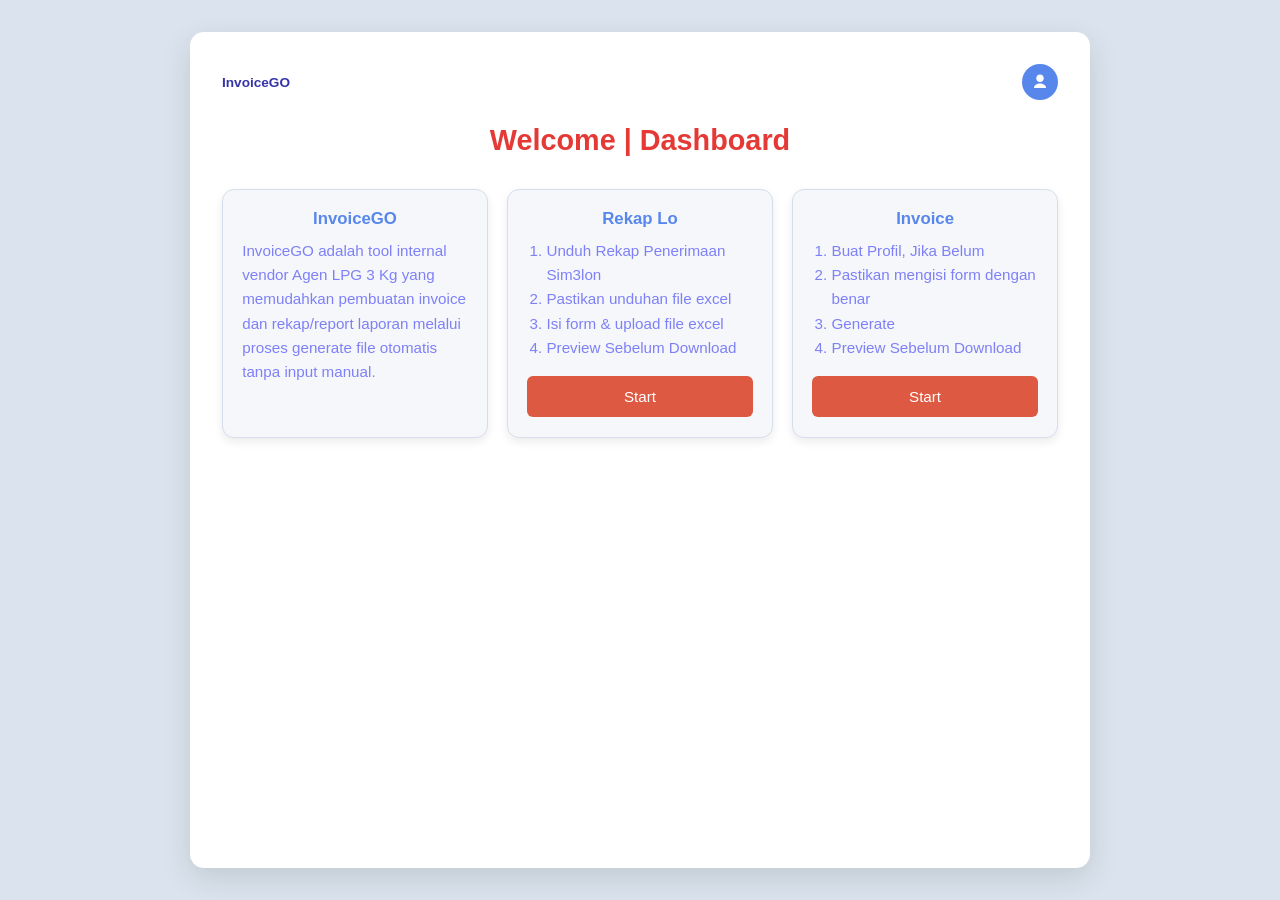
==== templates/dashboard.html @ 06e1e76a "docker full service dev & add migration" ====
<!DOCTYPE html>
<html lang="id">
  <head>
    <meta charset="UTF-8" />
    <title>Dashboard</title>
    <meta name="viewport" content="width=device-width, initial-scale=1" />
    <link rel="stylesheet" href="/static/dashboard.css" />
  </head>

  <body>
    <div class="container">
      <div class="top-bar">
        <div class="app-name">InvoiceGO</div>

        <div class="profile-wrapper">
          <div class="profile-avatar" onclick="toggleMenu()">
            <svg
              width="18"
              height="18"
              viewBox="0 0 24 24"
              fill="none"
              xmlns="http://www.w3.org/2000/svg"
            >
              <path
                d="M12 12c2.761 0 5-2.239 5-5s-2.239-5-5-5-5 2.239-5 5 2.239 5 5 5z"
                fill="white"
              />
              <path d="M4 20c0-4 4-6 8-6s8 2 8 6" fill="white" />
            </svg>
          </div>

          <div id="profileMenu" class="profile-menu">
            <a href="/setup">Edit Profil</a>
            <a href="#" class="danger" onclick="confirmReset(event)"
              >Reset Profil</a
            >
            <a href="/logout">Logout</a>

            <form id="resetForm" method="POST" action="/dev/reset-setup"></form>
          </div>
        </div>
      </div>

      <h1>Welcome | Dashboard</h1>

      <div class="cards">
        <div class="card">
          <h3>InvoiceGO</h3>
          <p>
            InvoiceGO adalah tool internal vendor Agen LPG 3 Kg yang memudahkan
            pembuatan invoice dan rekap/report laporan melalui proses generate
            file otomatis tanpa input manual.
          </p>
        </div>

        <div class="card">
          <h3>Rekap Lo</h3>
          <ol>
            <li>Unduh Rekap Penerimaan Sim3lon</li>
            <li>Pastikan unduhan file excel</li>
            <li>Isi form & upload file excel</li>
            <li>Preview Sebelum Download</li>
          </ol>

          <div class="card-actions">
            <a class="btn" href="/report">Start</a>
          </div>
        </div>

        <div class="card">
          <h3>Invoice</h3>
          <ol>
            <li>Buat Profil, Jika Belum</li>
            <li>Pastikan mengisi form dengan benar</li>
            <li>Generate</li>
            <li>Preview Sebelum Download</li>
          </ol>

          <div class="card-actions">
            <a class="btn" href="/invoice-form">Start</a>
          </div>
        </div>
      </div>
    </div>

    <script>
      function toggleMenu() {
        const menu = document.getElementById("profileMenu");
        menu.style.display = menu.style.display === "flex" ? "none" : "flex";
      }

      function confirmReset(e) {
        e.preventDefault();
        if (
          confirm(
            "Yakin reset profil? ini akan menghapus data profil yang telah dibuat"
          )
        ) {
          document.getElementById("resetForm").submit();
        }
      }

      document.addEventListener("click", function (e) {
        const avatar = document.querySelector(".profile-avatar");
        const menu = document.getElementById("profileMenu");

        if (!avatar.contains(e.target) && !menu.contains(e.target)) {
          menu.style.display = "none";
        }
      });
    </script>
  </body>
</html>
---- static/dashboard.css ----
* {
  margin: 0;
  padding: 0;
  box-sizing: border-box;
}

body {
  font-family: "Segoe UI", sans-serif;
  background-color: #dbe4ee;
  color: #3533a8;
  min-height: 100vh;
  display: flex;
  justify-content: center;
  padding: 2rem 1rem;
}

.container {
  width: 100%;
  max-width: 900px;
  background-color: #ffffff;
  border-radius: 14px;
  padding: 2rem;
  box-shadow: 0 10px 30px rgba(0, 0, 0, 0.12);
}

/* === TOP BAR === */
.top-bar {
  display: flex;
  justify-content: space-between;
  align-items: center;
  margin-bottom: 1.5rem;
  font-size: 0.85rem;
}

.app-name {
  font-weight: 600;
  color: #3533a8;
}

/* === PROFILE DROPDOWN === */
.profile-wrapper {
  position: relative;
}

.profile-avatar {
  width: 36px;
  height: 36px;
  border-radius: 50%;
  background-color: #5887eb;
  color: #fff;
  font-weight: 600;
  display: flex;
  align-items: center;
  justify-content: center;
  cursor: pointer;
  user-select: none;
}

.profile-menu {
  position: absolute;
  right: 0;
  top: 46px;
  background: #ffffff;
  border: 1px solid #d6ddeb;
  border-radius: 10px;
  box-shadow: 0 8px 20px rgba(0, 0, 0, 0.12);
  min-width: 160px;
  display: none;
  flex-direction: column;
  overflow: hidden;
  z-index: 100;
}

.profile-menu a {
  padding: 10px 14px;
  text-decoration: none;
  font-size: 0.9rem;
  color: #3533a8;
}

.profile-menu a:hover {
  background-color: #f5f7fb;
}

.profile-menu .danger {
  color: #e53935;
}

h1 {
  text-align: center;
  font-size: 1.8rem;
  margin-bottom: 2rem;
  color: #e53935;
}

.cards {
  display: grid;
  grid-template-columns: repeat(auto-fit, minmax(240px, 1fr));
  gap: 1.2rem;
}

.card {
  background-color: #f5f7fb;
  border: 1px solid #d6ddeb;
  border-radius: 12px;
  padding: 1.2rem;
  box-shadow: 0 4px 10px rgba(0, 0, 0, 0.08);
}

.card h3 {
  font-size: 1.05rem;
  margin-bottom: 0.6rem;
  color: #5887eb;
  text-align: center;
}

.card p,
.card li {
  font-size: 0.95rem;
  line-height: 1.6;
  color: #7e80f7;
}

.card ol {
  padding-left: 1.2rem;
}

.card-actions {
  margin-top: 1rem;
  display: flex;
  gap: 0.6rem;
  flex-wrap: wrap;
}

.btn {
  flex: 1;
  background-color: #dd5942;
  color: white;
  border: none;
  padding: 12px 16px;
  cursor: pointer;
  border-radius: 6px;
  text-decoration: none;
  font-size: 0.95rem;
  text-align: center;
  transition: background-color 0.3s ease;
}

.btn:hover {
  opacity: 0.85;
}

@media (max-width: 500px) {
  .btn {
    width: 100%;
  }
}
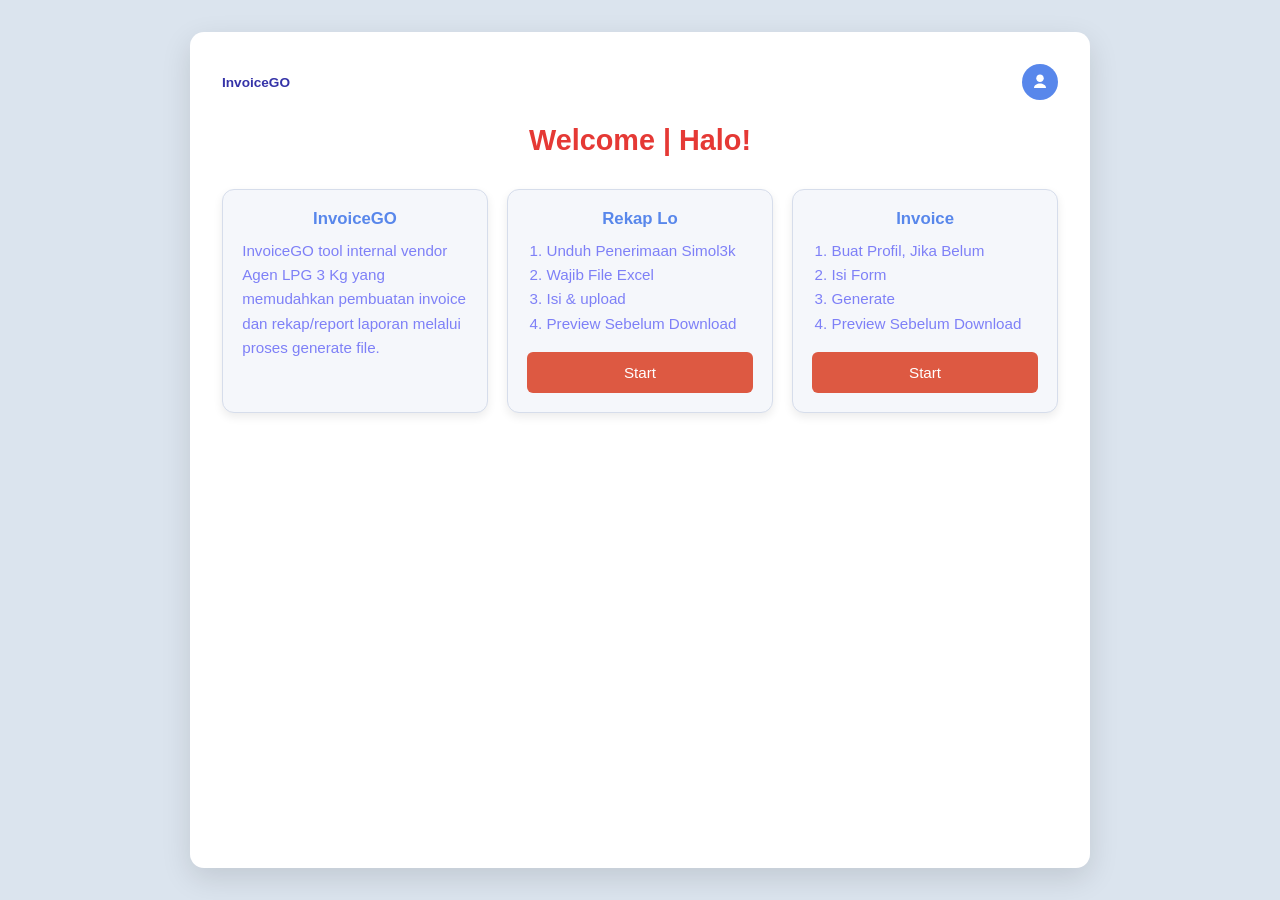
==== commit 1f2df221: "upgrade style" ====
--- a/templates/dashboard.html
+++ b/templates/dashboard.html
@@ -2,7 +2,7 @@
 <html lang="id">
   <head>
     <meta charset="UTF-8" />
-    <title>Dashboard</title>
+    <title>Menu</title>
     <meta name="viewport" content="width=device-width, initial-scale=1" />
     <link rel="stylesheet" href="/static/dashboard.css" />
   </head>
@@ -41,24 +41,24 @@
         </div>
       </div>
 
-      <h1>Welcome | Dashboard</h1>
+      <h1>Welcome | Halo!</h1>
 
       <div class="cards">
         <div class="card">
           <h3>InvoiceGO</h3>
           <p>
-            InvoiceGO adalah tool internal vendor Agen LPG 3 Kg yang memudahkan
+            InvoiceGO tool internal vendor Agen LPG 3 Kg yang memudahkan
             pembuatan invoice dan rekap/report laporan melalui proses generate
-            file otomatis tanpa input manual.
+            file.
           </p>
         </div>
 
         <div class="card">
           <h3>Rekap Lo</h3>
           <ol>
-            <li>Unduh Rekap Penerimaan Sim3lon</li>
-            <li>Pastikan unduhan file excel</li>
-            <li>Isi form & upload file excel</li>
+            <li>Unduh Penerimaan Simol3k</li>
+            <li>Wajib File Excel</li>
+            <li>Isi & upload</li>
             <li>Preview Sebelum Download</li>
           </ol>
 
@@ -71,7 +71,7 @@
           <h3>Invoice</h3>
           <ol>
             <li>Buat Profil, Jika Belum</li>
-            <li>Pastikan mengisi form dengan benar</li>
+            <li>Isi Form</li>
             <li>Generate</li>
             <li>Preview Sebelum Download</li>
           </ol>
